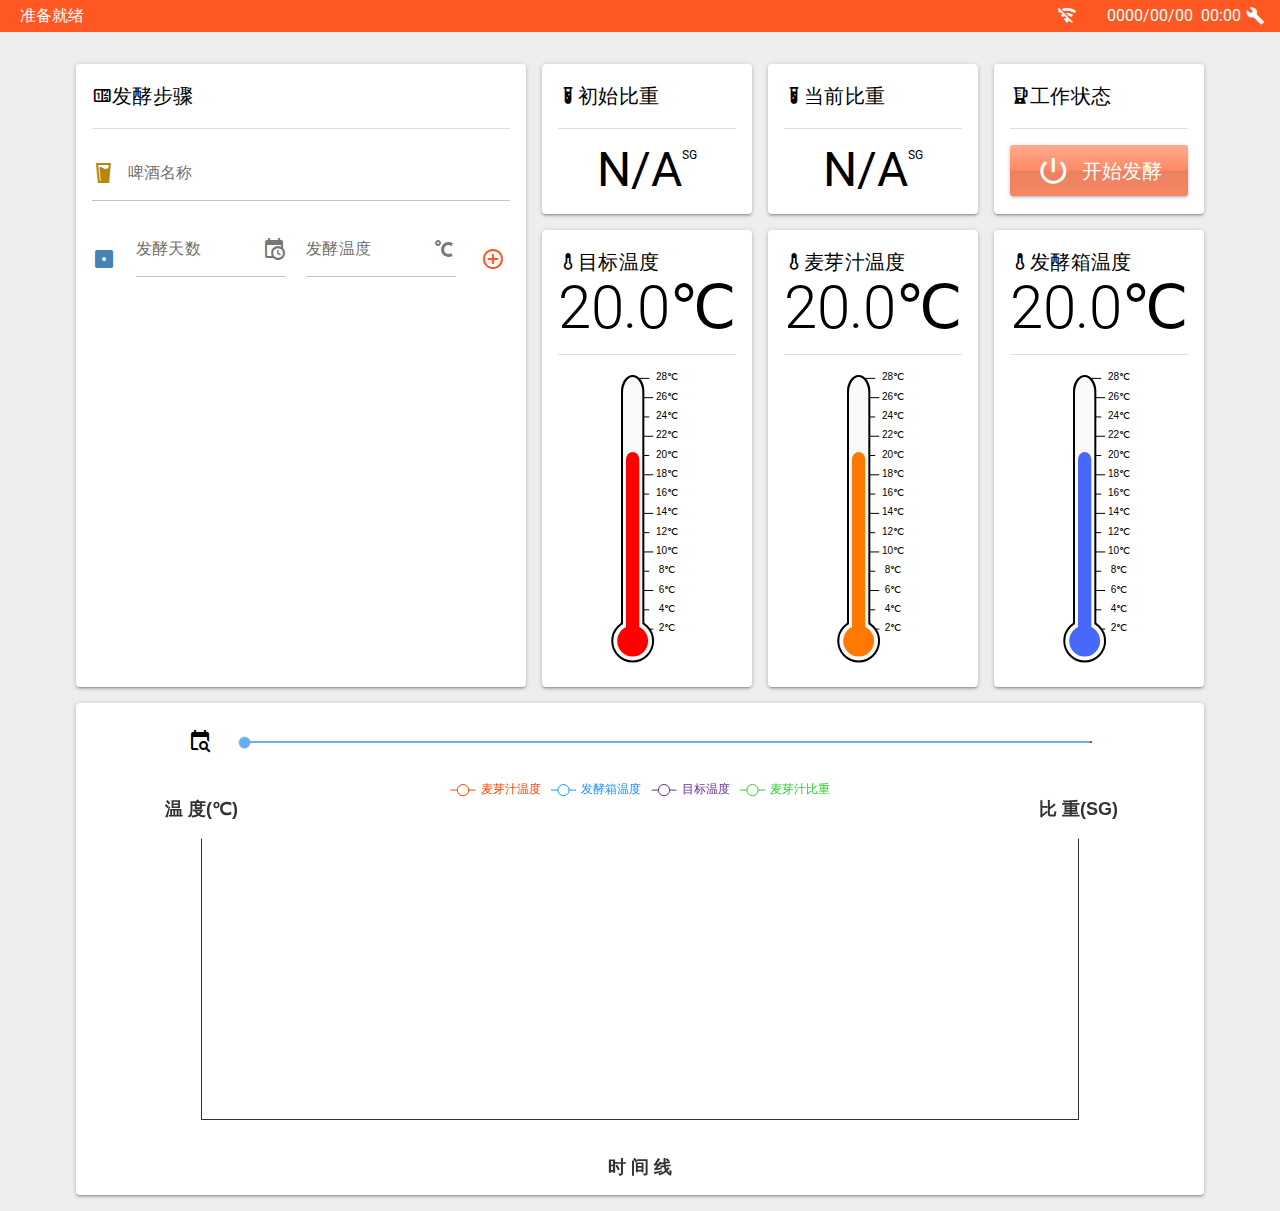
==== www/index.html @ c97789f1 "improved process structure; MQTT support added to backend" ====
<!DOCTYPE html><html><head><title>Fermenter Controller</title><meta charset=utf-8><meta name=description content="Automatic Fermentation Control"><meta name=format-detection content="telephone=no"><meta name=msapplication-tap-highlight content=no><meta name=viewport content="user-scalable=no,initial-scale=1,maximum-scale=1,minimum-scale=1,width=device-width"><link rel=icon type=image/png href=statics/app-logo-128x128.png><link rel=icon type=image/png sizes=16x16 href=statics/icons/favicon-16x16.png><link rel=icon type=image/png sizes=32x32 href=statics/icons/favicon-32x32.png><link rel=icon type=image/png sizes=96x96 href=statics/icons/favicon-96x96.png><link rel=icon type=image/ico href=statics/icons/favicon.ico><link href=css/8d79e1bc.96c138d7.css rel=prefetch><link href=js/4b47640d.1adfa8e2.js rel=prefetch><link href=js/8d79e1bc.03141846.js rel=prefetch><link href=js/ccd4eec8.57f39624.js rel=prefetch><link href=css/app.a0397cd2.css rel=preload as=style><link href=js/app.955ce728.js rel=preload as=script><link href=js/runtime.669e8b9f.js rel=preload as=script><link href=js/vendor.53a77df5.js rel=preload as=script><link href=css/app.a0397cd2.css rel=stylesheet></head><body><div id=q-app></div><script type=text/javascript src=js/app.955ce728.js></script><script type=text/javascript src=js/runtime.669e8b9f.js></script><script type=text/javascript src=js/vendor.53a77df5.js></script></body></html>
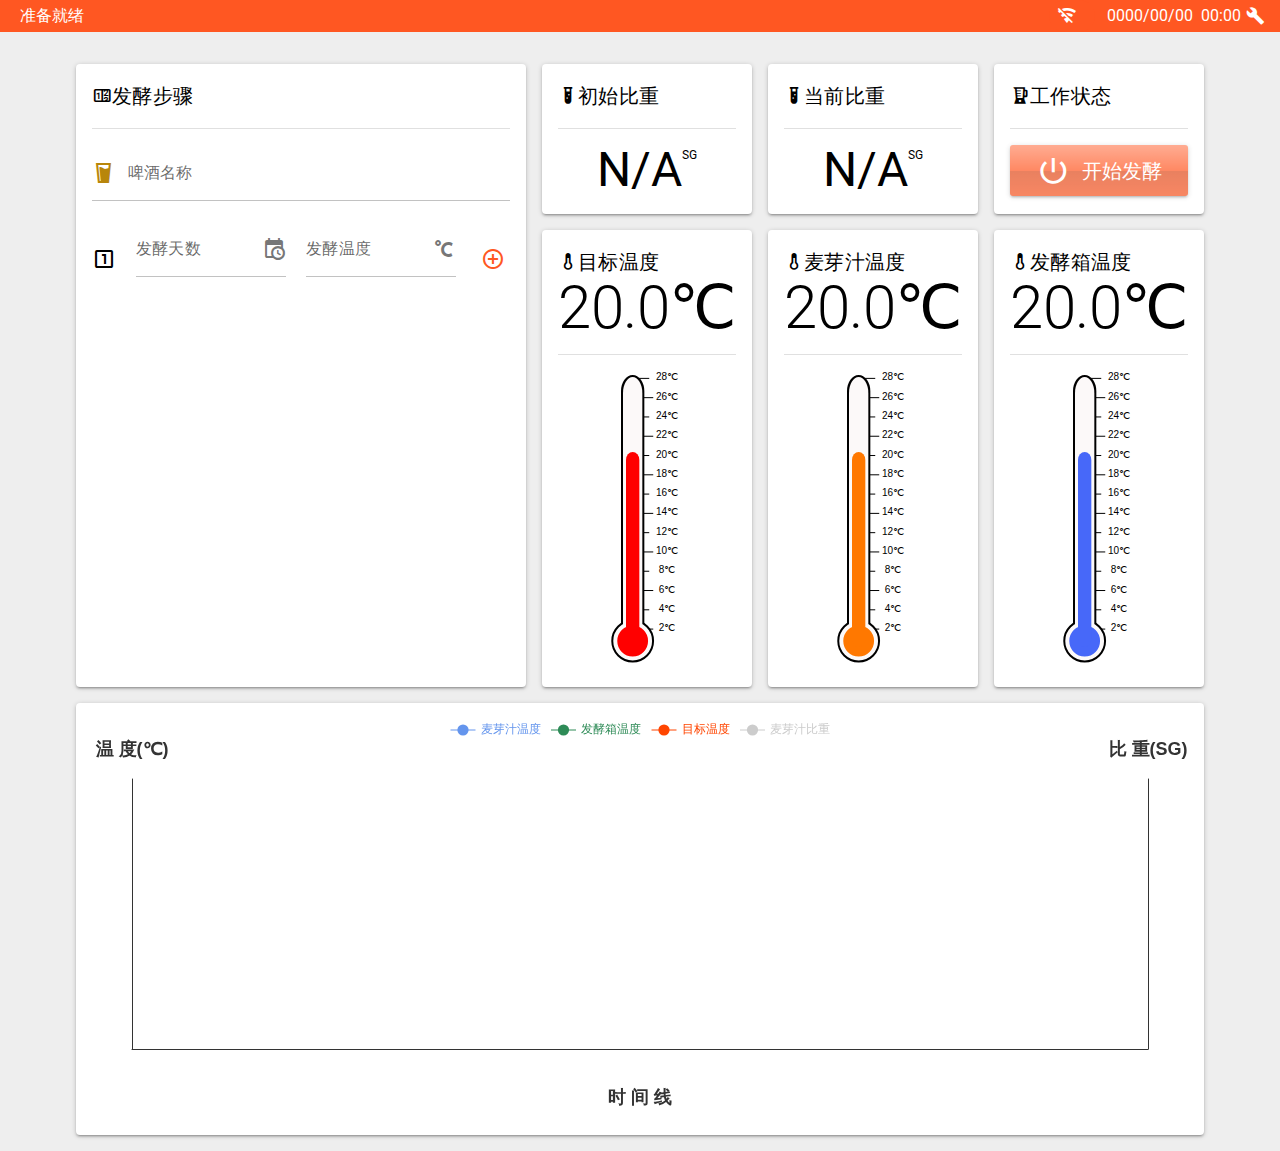
==== commit 0dd9bf4d: "frontend updated" ====
--- a/www/index.html
+++ b/www/index.html
@@ -1 +1 @@
-<!DOCTYPE html><html><head><title>Fermenter Controller</title><meta charset=utf-8><meta name=description content="Automatic Fermentation Control"><meta name=format-detection content="telephone=no"><meta name=msapplication-tap-highlight content=no><meta name=viewport content="user-scalable=no,initial-scale=1,maximum-scale=1,minimum-scale=1,width=device-width"><link rel=icon type=image/png href=statics/app-logo-128x128.png><link rel=icon type=image/png sizes=16x16 href=statics/icons/favicon-16x16.png><link rel=icon type=image/png sizes=32x32 href=statics/icons/favicon-32x32.png><link rel=icon type=image/png sizes=96x96 href=statics/icons/favicon-96x96.png><link rel=icon type=image/ico href=statics/icons/favicon.ico><link href=css/8d79e1bc.96c138d7.css rel=prefetch><link href=js/4b47640d.1adfa8e2.js rel=prefetch><link href=js/8d79e1bc.03141846.js rel=prefetch><link href=js/ccd4eec8.57f39624.js rel=prefetch><link href=css/app.a0397cd2.css rel=preload as=style><link href=js/app.955ce728.js rel=preload as=script><link href=js/runtime.669e8b9f.js rel=preload as=script><link href=js/vendor.53a77df5.js rel=preload as=script><link href=css/app.a0397cd2.css rel=stylesheet></head><body><div id=q-app></div><script type=text/javascript src=js/app.955ce728.js></script><script type=text/javascript src=js/runtime.669e8b9f.js></script><script type=text/javascript src=js/vendor.53a77df5.js></script></body></html>+<!DOCTYPE html><html><head><title>Fermenter Controller</title><meta charset=utf-8><meta name=description content="Automatic Fermentation Control"><meta name=format-detection content="telephone=no"><meta name=msapplication-tap-highlight content=no><meta name=viewport content="user-scalable=no,initial-scale=1,maximum-scale=1,minimum-scale=1,width=device-width"><link rel=icon type=image/png href=statics/app-logo-128x128.png><link rel=icon type=image/png sizes=16x16 href=statics/icons/favicon-16x16.png><link rel=icon type=image/png sizes=32x32 href=statics/icons/favicon-32x32.png><link rel=icon type=image/png sizes=96x96 href=statics/icons/favicon-96x96.png><link rel=icon type=image/ico href=statics/icons/favicon.ico><link href=css/4f77fa82.faced216.css rel=prefetch><link href=js/4b47640d.1adfa8e2.js rel=prefetch><link href=js/4f77fa82.58e9d4cc.js rel=prefetch><link href=js/ccd4eec8.da55925b.js rel=prefetch><link href=css/app.a0397cd2.css rel=preload as=style><link href=js/app.ecc63a7b.js rel=preload as=script><link href=js/runtime.ba971a6e.js rel=preload as=script><link href=js/vendor.2616ae59.js rel=preload as=script><link href=css/app.a0397cd2.css rel=stylesheet></head><body><div id=q-app></div><script type=text/javascript src=js/app.ecc63a7b.js></script><script type=text/javascript src=js/runtime.ba971a6e.js></script><script type=text/javascript src=js/vendor.2616ae59.js></script></body></html>